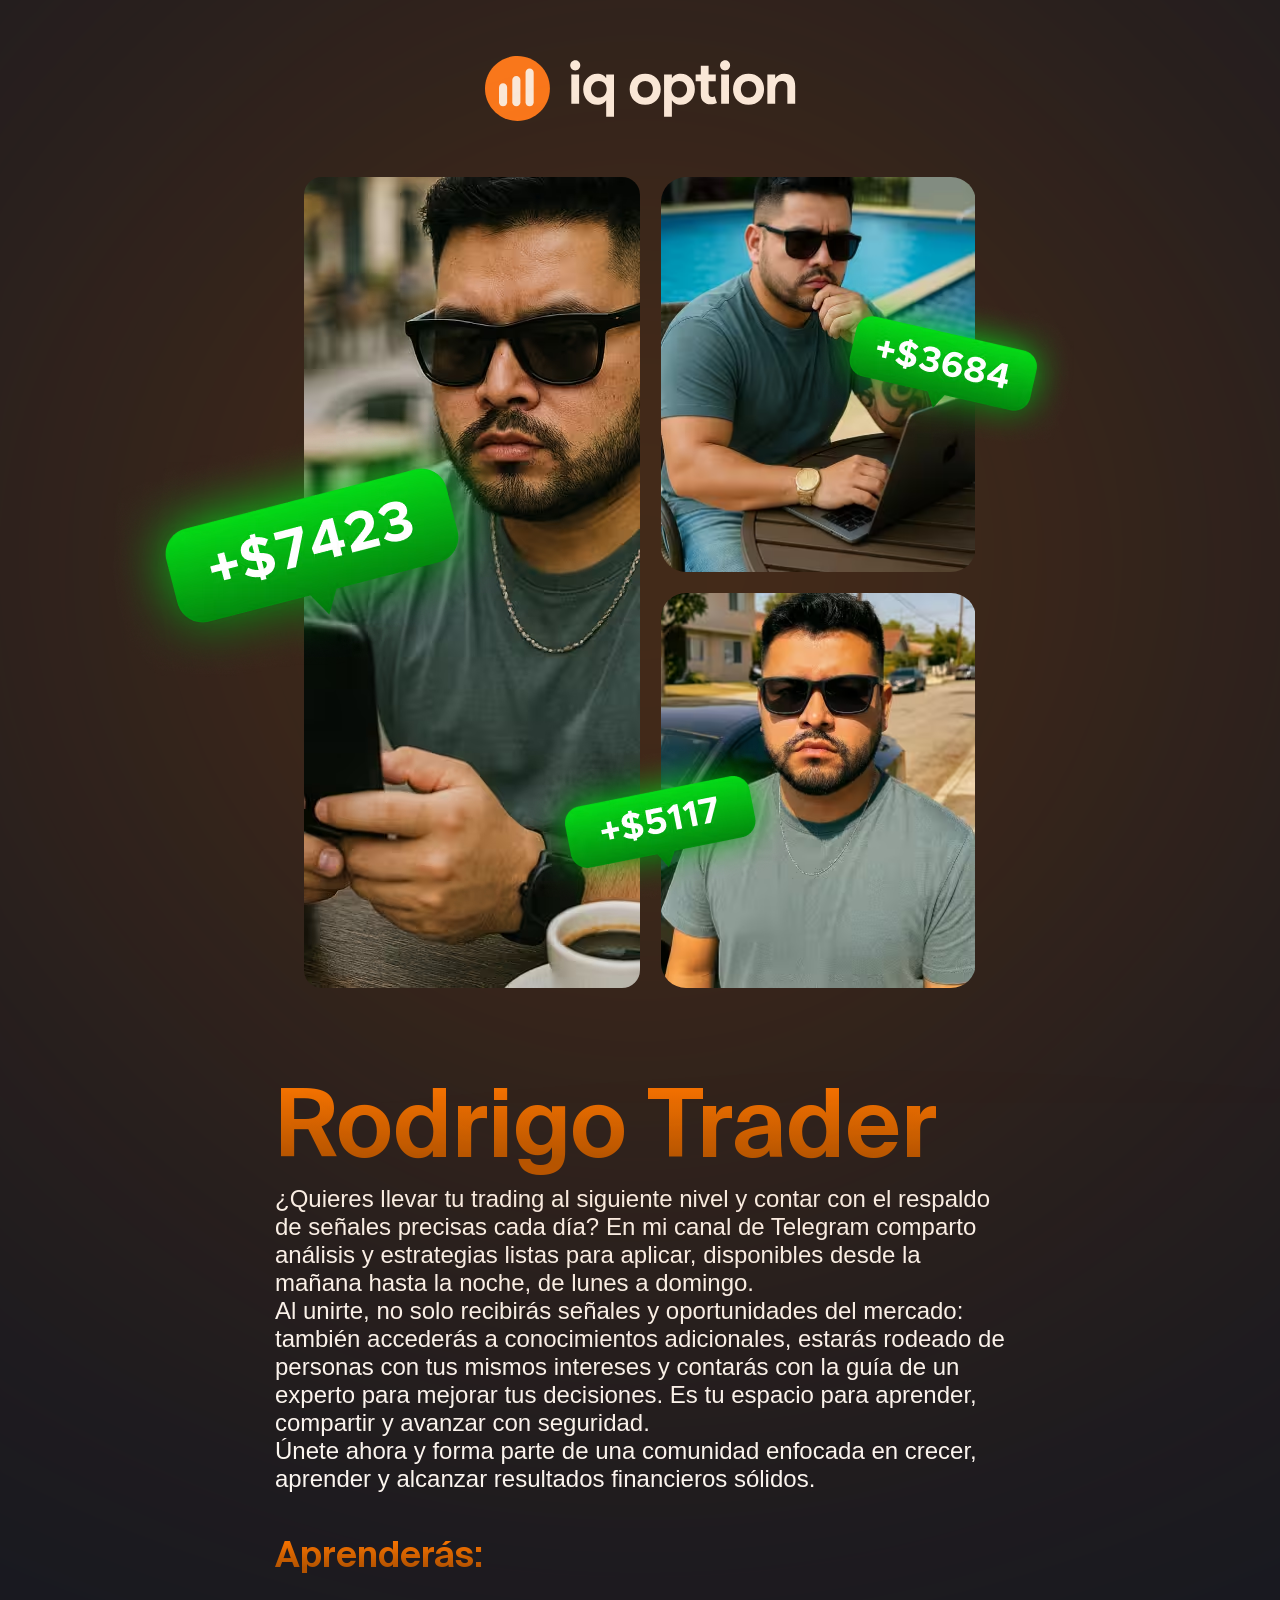
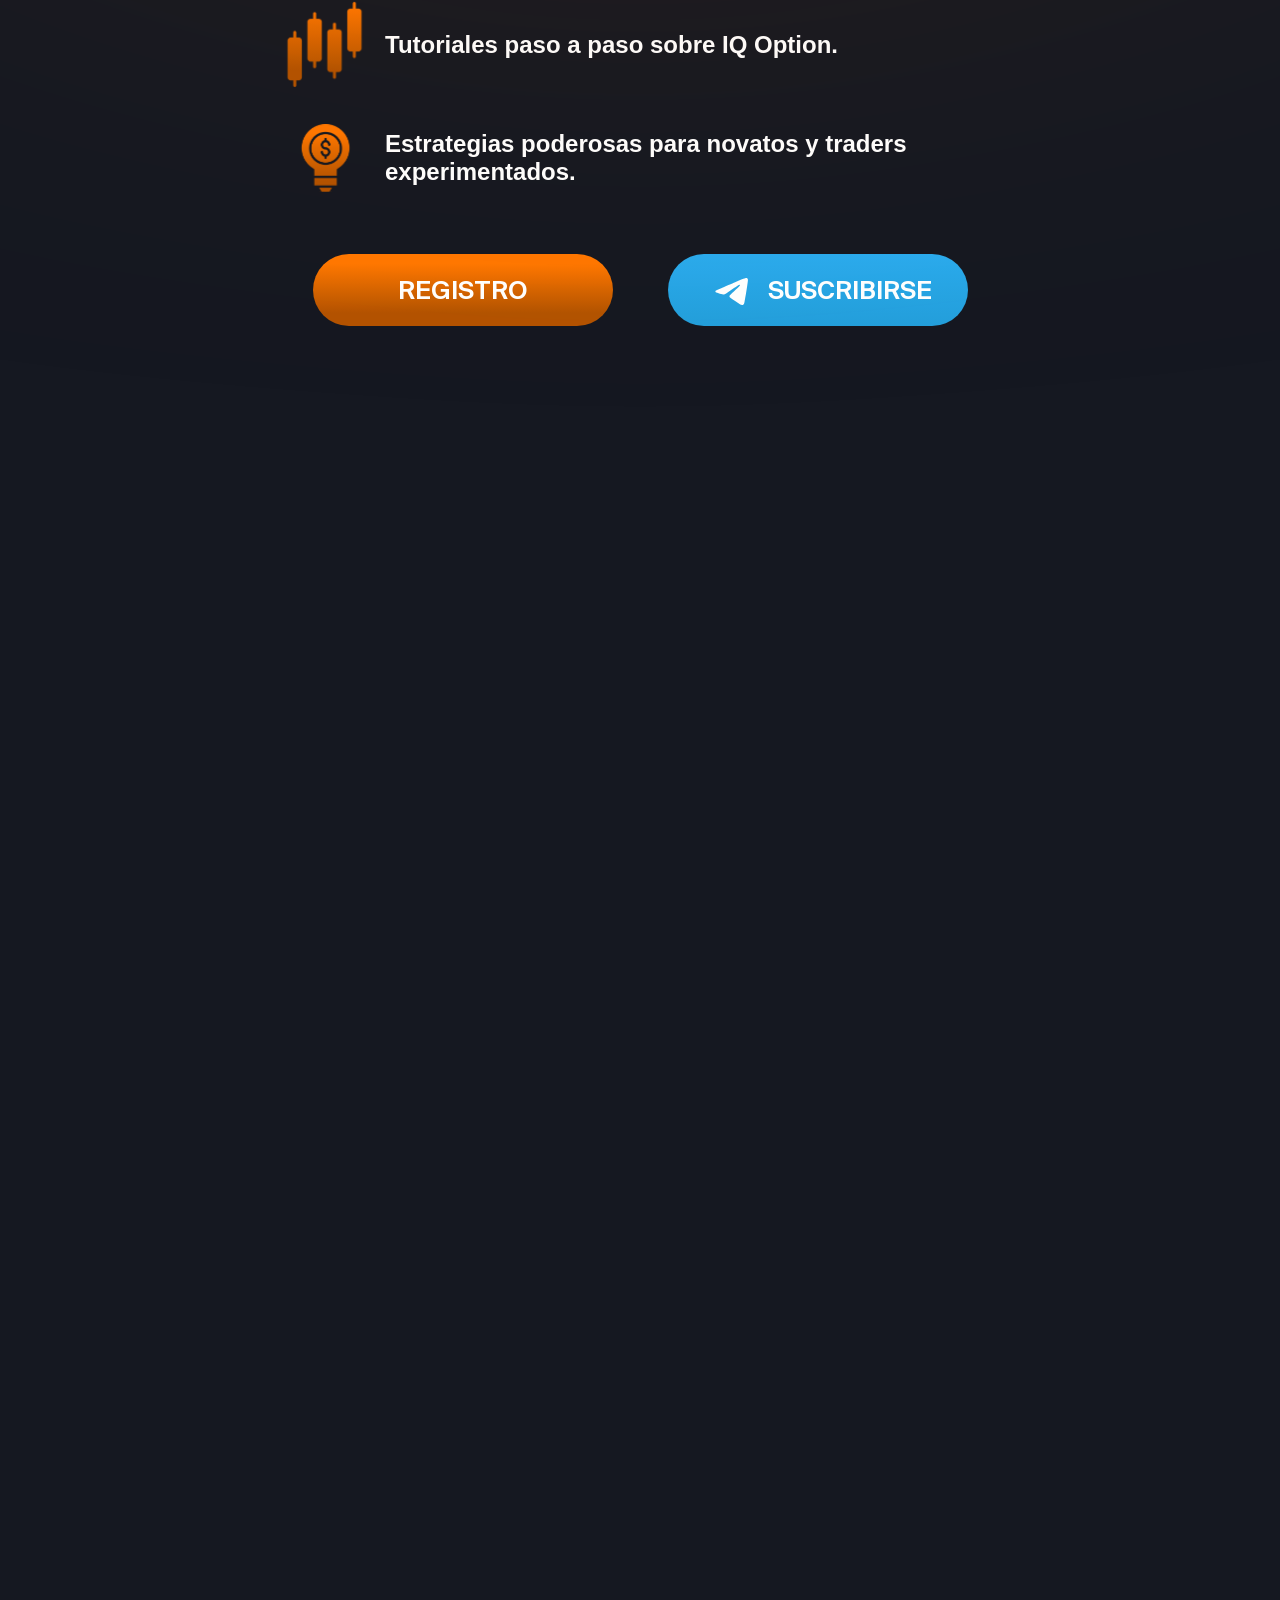
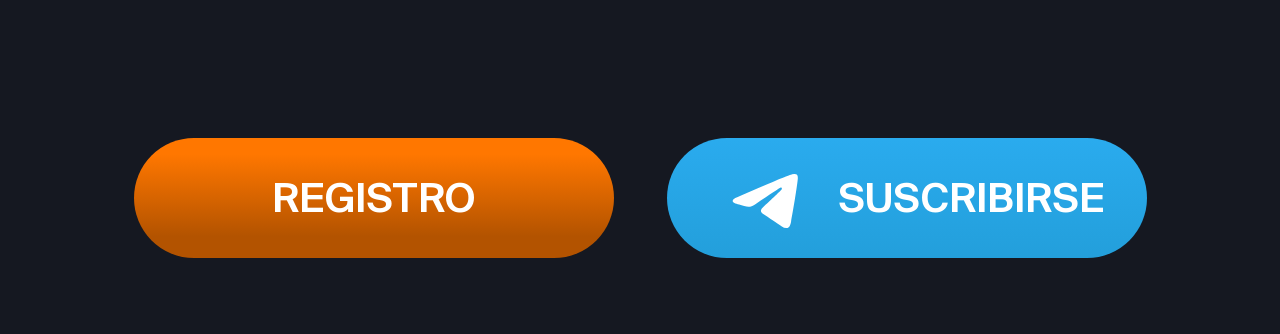
==== en.html @ baaf82f9 "deploy" ====
<!doctype html>
<html lang="en">
	<head>
		<meta charset="utf-8" />
		<link rel="icon" type="image/x-icon" href="./favicon.ico" />
		<meta name="viewport" content="width=device-width, initial-scale=1" />
		<!-- <meta property="og:site_name" content="rodrigoshare.com" /> -->
		<meta property="og:type" content="website" />
		<!-- <meta property="og:site_name" content="rodrigoshare.com" /> -->
		<!-- <meta property="og:url" content="https://rodrigoshare.com" /> -->

		
		<link href="./_app/immutable/assets/0.D-loMAzl.css" rel="stylesheet">
		<link href="./_app/immutable/assets/AllBlocks.2qimUr-7.css" rel="stylesheet">
		<link rel="modulepreload" href="./_app/immutable/entry/start.Ck3w9lj-.js">
		<link rel="modulepreload" href="./_app/immutable/chunks/B-z4R3Y-.js">
		<link rel="modulepreload" href="./_app/immutable/chunks/BgYHljDI.js">
		<link rel="modulepreload" href="./_app/immutable/chunks/D0JhSw1Q.js">
		<link rel="modulepreload" href="./_app/immutable/entry/app.-yv7Kxjv.js">
		<link rel="modulepreload" href="./_app/immutable/chunks/CAFJkPb8.js">
		<link rel="modulepreload" href="./_app/immutable/nodes/0.CTcOMzpP.js">
		<link rel="modulepreload" href="./_app/immutable/chunks/DVWYZsQB.js">
		<link rel="modulepreload" href="./_app/immutable/nodes/3.BS8DjlbL.js">
		<link rel="modulepreload" href="./_app/immutable/chunks/C_9QOruP.js"><title>How to Use Systems to Extract Profits from the Markets</title><!-- HEAD_svelte-1i4ddbb_START --><meta name="description" content="NO COST TRAINING FOR ASPIRING TRADERS - Why the Systematic Method is actually your best bet to make money on the markets!"><meta property="og:title" content="How to Use Systems to Extract Profits from the Markets"><meta property="og:description" content="NO COST TRAINING FOR ASPIRING TRADERS - Why the Systematic Method is actually your best bet to make money on the markets!"><meta name="twitter:card" content="summary_large_image"><meta name="twitter:title" content="How to Use Systems to Extract Profits from the Markets"><meta name="twitter:description" content="NO COST TRAINING FOR ASPIRING TRADERS - Why the Systematic Method is actually your best bet to make money on the markets!"><!-- HEAD_svelte-1i4ddbb_END -->

		<script>
			(function (w, d, s, l, i) {
				w[l] = w[l] || [];
				w[l].push({ 'gtm.start': new Date().getTime(), event: 'gtm.js' });
				var f = d.getElementsByTagName(s)[0],
					j = d.createElement(s),
					dl = l != 'dataLayer' ? '&l=' + l : '';
				j.async = true;
				j.src = 'https://www.googletagmanager.com/gtm.js?id=' + i + dl;
				f.parentNode.insertBefore(j, f);
			})(window, document, 'script', 'dataLayer', 'GTM-N65GBTQH');
		</script>
	</head>

	<body data-sveltekit-preload-data="hover">
		<noscript
			><iframe
				src="https://www.googletagmanager.com/ns.html?id=GTM-N65GBTQH"
				height="0"
				width="0"
				style="display: none; visibility: hidden"
			></iframe
		></noscript>
		<div style="display: contents">  <div class="app svelte-qf4ny3"> <header><svg viewBox="0 0 115 24" fill="none" xmlns="http://www.w3.org/2000/svg"><path fill-rule="evenodd" clip-rule="evenodd" d="M12 24C5.37258 24 0 18.6274 0 12C0 5.37258 5.37258 0 12 0C18.6274 0 24 5.37258 24 12C24 18.6274 18.6274 24 12 24Z" fill="#FE7A20"></path><path fill-rule="evenodd" clip-rule="evenodd" d="M10.0909 8.85419V17.0542C10.0909 17.8776 10.7625 18.5451 11.5909 18.5451C12.4193 18.5451 13.0909 17.8776 13.0909 17.0542V8.85419C13.0909 8.03078 12.4193 7.36328 11.5909 7.36328C10.7625 7.36328 10.0909 8.03078 10.0909 8.85419Z" fill="white"></path><path fill-rule="evenodd" clip-rule="evenodd" d="M5.18182 11.5948V17.0433C5.18182 17.8734 5.8534 18.5463 6.68182 18.5463C7.51025 18.5463 8.18182 17.8734 8.18182 17.0433V11.5948C8.18182 10.7647 7.51025 10.0918 6.68182 10.0918C5.8534 10.0918 5.18182 10.7647 5.18182 11.5948Z" fill="white"></path><path fill-rule="evenodd" clip-rule="evenodd" d="M15 6.1404V17.0421C15 17.8726 15.6716 18.5458 16.5 18.5458C17.3284 18.5458 18 17.8726 18 17.0421V6.1404C18 5.30994 17.3284 4.63672 16.5 4.63672C15.6716 4.63672 15 5.30994 15 6.1404Z" fill="white"></path><path fill-rule="evenodd" clip-rule="evenodd" d="M33.3538 5.29938C33.1037 5.29938 32.8646 5.25157 32.6366 5.15594C32.4085 5.0603 32.2099 4.92789 32.0407 4.75869C31.8715 4.5895 31.7391 4.39456 31.6434 4.17387C31.5478 3.95318 31.5 3.71042 31.5 3.44559C31.5 3.18076 31.5478 2.93801 31.6434 2.71731C31.7391 2.49662 31.8715 2.30168 32.0407 2.13249C32.2099 1.96329 32.4085 1.83088 32.6366 1.73525C32.8646 1.63961 33.1037 1.5918 33.3538 1.5918C33.8687 1.5918 34.3101 1.77203 34.6779 2.13249C35.0458 2.49295 35.2297 2.93064 35.2297 3.44559C35.2297 3.96054 35.0458 4.39823 34.6779 4.75869C34.3101 5.11916 33.8687 5.29938 33.3538 5.29938ZM31.9193 17.6801V6.86628H34.8103V17.6801H31.9193ZM44.8131 17.9228V16.378C44.5483 16.8341 44.1363 17.224 43.5772 17.5477C43.0182 17.8713 42.3267 18.0332 41.5028 18.0332C40.8113 18.0332 40.1529 17.8897 39.5276 17.6028C38.9023 17.3159 38.3506 16.9187 37.8724 16.4111C37.3942 15.9035 37.0154 15.2966 36.7359 14.5904C36.4563 13.8842 36.3166 13.1118 36.3166 12.2732C36.3166 11.4346 36.4563 10.6621 36.7359 9.95594C37.0154 9.24972 37.3942 8.64283 37.8724 8.13525C38.3506 7.62766 38.9023 7.23042 39.5276 6.94352C40.1529 6.65662 40.8113 6.51318 41.5028 6.51318C42.3267 6.51318 43.0182 6.67501 43.5772 6.99869C44.1363 7.32237 44.5483 7.71226 44.8131 8.16835V6.86628H47.7041V22.447H44.8131V17.9228ZM42.0986 15.3628C42.4812 15.3628 42.8453 15.2929 43.191 15.1532C43.5368 15.0134 43.8421 14.8111 44.1069 14.5463C44.3717 14.2815 44.5851 13.9578 44.7469 13.5752C44.9087 13.1927 44.9897 12.7587 44.9897 12.2732C44.9897 11.7877 44.9087 11.3536 44.7469 10.9711C44.5851 10.5886 44.3717 10.2649 44.1069 10.0001C43.8421 9.73524 43.5368 9.53295 43.191 9.39318C42.8453 9.25341 42.4812 9.18352 42.0986 9.18352C41.7161 9.18352 41.352 9.25708 41.0062 9.40421C40.6605 9.55134 40.3552 9.75731 40.0903 10.0221C39.8255 10.287 39.6122 10.6106 39.4503 10.9932C39.2885 11.3757 39.2076 11.8024 39.2076 12.2732C39.2076 12.744 39.2885 13.1706 39.4503 13.5532C39.6122 13.9357 39.8255 14.2594 40.0903 14.5242C40.3552 14.789 40.6605 14.995 41.0062 15.1421C41.352 15.2893 41.7161 15.3628 42.0986 15.3628ZM59.2352 6.51318C60.0738 6.51318 60.8425 6.65662 61.5414 6.94352C62.2402 7.23042 62.8434 7.62766 63.351 8.13525C63.8586 8.64283 64.2559 9.24972 64.5428 9.95594C64.8297 10.6621 64.9731 11.4346 64.9731 12.2732C64.9731 13.1118 64.8297 13.8842 64.5428 14.5904C64.2559 15.2966 63.8586 15.9035 63.351 16.4111C62.8434 16.9187 62.2402 17.3159 61.5414 17.6028C60.8425 17.8897 60.0738 18.0332 59.2352 18.0332C58.3965 18.0332 57.6278 17.8897 56.929 17.6028C56.2301 17.3159 55.6269 16.9187 55.1193 16.4111C54.6117 15.9035 54.2145 15.2966 53.9276 14.5904C53.6407 13.8842 53.4972 13.1118 53.4972 12.2732C53.4972 11.4346 53.6407 10.6621 53.9276 9.95594C54.2145 9.24972 54.6117 8.64283 55.1193 8.13525C55.6269 7.62766 56.2301 7.23042 56.929 6.94352C57.6278 6.65662 58.3965 6.51318 59.2352 6.51318ZM59.2352 15.3628C59.603 15.3628 59.9598 15.2929 60.3055 15.1532C60.6513 15.0134 60.9566 14.8111 61.2214 14.5463C61.4862 14.2815 61.6959 13.9578 61.8503 13.5752C62.0048 13.1927 62.0821 12.7587 62.0821 12.2732C62.0821 11.7877 62.0048 11.3536 61.8503 10.9711C61.6959 10.5886 61.4862 10.2649 61.2214 10.0001C60.9566 9.73524 60.6513 9.53295 60.3055 9.39318C59.9598 9.25341 59.603 9.18352 59.2352 9.18352C58.8526 9.18352 58.4922 9.25341 58.1538 9.39318C57.8154 9.53295 57.5138 9.73524 57.249 10.0001C56.9841 10.2649 56.7745 10.5886 56.62 10.9711C56.4655 11.3536 56.3883 11.7877 56.3883 12.2732C56.3883 12.7587 56.4655 13.1927 56.62 13.5752C56.7745 13.9578 56.9841 14.2815 57.249 14.5463C57.5138 14.8111 57.8154 15.0134 58.1538 15.1532C58.4922 15.2929 58.8526 15.3628 59.2352 15.3628ZM66.2145 6.86628H69.1055V8.16835C69.3703 7.71226 69.7823 7.32237 70.3414 6.99869C70.9005 6.67501 71.592 6.51318 72.4159 6.51318C73.1074 6.51318 73.7657 6.65662 74.391 6.94352C75.0163 7.23042 75.568 7.62766 76.0462 8.13525C76.5244 8.64283 76.9032 9.24972 77.1828 9.95594C77.4623 10.6621 77.6021 11.4346 77.6021 12.2732C77.6021 13.1118 77.4623 13.8842 77.1828 14.5904C76.9032 15.2966 76.5244 15.9035 76.0462 16.4111C75.568 16.9187 75.0163 17.3159 74.391 17.6028C73.7657 17.8897 73.1074 18.0332 72.4159 18.0332C71.592 18.0332 70.9005 17.8713 70.3414 17.5477C69.7823 17.224 69.3703 16.8341 69.1055 16.378V17.9228V22.447H66.2145V6.86628ZM71.82 15.3628C72.2025 15.3628 72.5667 15.2893 72.9124 15.1421C73.2582 14.995 73.5634 14.789 73.8283 14.5242C74.0931 14.2594 74.3064 13.9357 74.4683 13.5532C74.6301 13.1706 74.711 12.744 74.711 12.2732C74.711 11.8024 74.6301 11.3757 74.4683 10.9932C74.3064 10.6106 74.0931 10.287 73.8283 10.0221C73.5634 9.75731 73.2582 9.55134 72.9124 9.40421C72.5667 9.25708 72.2025 9.18352 71.82 9.18352C71.4375 9.18352 71.0733 9.25341 70.7276 9.39318C70.3818 9.53295 70.0766 9.73524 69.8117 10.0001C69.5469 10.2649 69.3336 10.5886 69.1717 10.9711C69.0099 11.3536 68.929 11.7877 68.929 12.2732C68.929 12.7587 69.0099 13.1927 69.1717 13.5752C69.3336 13.9578 69.5469 14.2815 69.8117 14.5463C70.0766 14.8111 70.3818 15.0134 70.7276 15.1532C71.0733 15.2929 71.4375 15.3628 71.82 15.3628ZM79.7924 9.338H77.8945V6.86628H79.7924V3.55594H82.6834V6.86628H85.3317V9.338H82.6834V13.5311C82.6834 13.7812 82.7092 14.0129 82.7607 14.2263C82.8122 14.4396 82.9115 14.6198 83.0586 14.767C83.2646 15.0024 83.5588 15.1201 83.9414 15.1201C84.1915 15.1201 84.3901 15.0943 84.5372 15.0428C84.6844 14.9913 84.8241 14.9215 84.9566 14.8332L85.7731 17.3711C85.4347 17.5329 85.0706 17.6543 84.6807 17.7352C84.2908 17.8162 83.8605 17.8566 83.3897 17.8566C82.8453 17.8566 82.3561 17.772 81.9221 17.6028C81.488 17.4336 81.1239 17.2019 80.8297 16.9077C80.1382 16.2456 79.7924 15.304 79.7924 14.0828V9.338ZM88.7579 5.29938C88.5078 5.29938 88.2687 5.25157 88.0407 5.15594C87.8126 5.0603 87.614 4.92789 87.4448 4.75869C87.2756 4.5895 87.1432 4.39456 87.0476 4.17387C86.952 3.95318 86.9041 3.71042 86.9041 3.44559C86.9041 3.18076 86.952 2.93801 87.0476 2.71731C87.1432 2.49662 87.2756 2.30168 87.4448 2.13249C87.614 1.96329 87.8126 1.83088 88.0407 1.73525C88.2687 1.63961 88.5078 1.5918 88.7579 1.5918C89.2729 1.5918 89.7142 1.77203 90.0821 2.13249C90.4499 2.49295 90.6338 2.93064 90.6338 3.44559C90.6338 3.96054 90.4499 4.39823 90.0821 4.75869C89.7142 5.11916 89.2729 5.29938 88.7579 5.29938ZM87.3234 17.6801V6.86628H90.2145V17.6801H87.3234ZM97.4586 6.51318C98.2972 6.51318 99.066 6.65662 99.7648 6.94352C100.464 7.23042 101.067 7.62766 101.574 8.13525C102.082 8.64283 102.479 9.24972 102.766 9.95594C103.053 10.6621 103.197 11.4346 103.197 12.2732C103.197 13.1118 103.053 13.8842 102.766 14.5904C102.479 15.2966 102.082 15.9035 101.574 16.4111C101.067 16.9187 100.464 17.3159 99.7648 17.6028C99.066 17.8897 98.2972 18.0332 97.4586 18.0332C96.62 18.0332 95.8513 17.8897 95.1524 17.6028C94.4536 17.3159 93.8503 16.9187 93.3428 16.4111C92.8352 15.9035 92.4379 15.2966 92.151 14.5904C91.8641 13.8842 91.7207 13.1118 91.7207 12.2732C91.7207 11.4346 91.8641 10.6621 92.151 9.95594C92.4379 9.24972 92.8352 8.64283 93.3428 8.13525C93.8503 7.62766 94.4536 7.23042 95.1524 6.94352C95.8513 6.65662 96.62 6.51318 97.4586 6.51318ZM97.4586 15.3628C97.8264 15.3628 98.1832 15.2929 98.529 15.1532C98.8747 15.0134 99.18 14.8111 99.4448 14.5463C99.7097 14.2815 99.9193 13.9578 100.074 13.5752C100.228 13.1927 100.306 12.7587 100.306 12.2732C100.306 11.7877 100.228 11.3536 100.074 10.9711C99.9193 10.5886 99.7097 10.2649 99.4448 10.0001C99.18 9.73524 98.8747 9.53295 98.529 9.39318C98.1832 9.25341 97.8264 9.18352 97.4586 9.18352C97.0761 9.18352 96.7156 9.25341 96.3772 9.39318C96.0388 9.53295 95.7372 9.73524 95.4724 10.0001C95.2076 10.2649 94.9979 10.5886 94.8434 10.9711C94.689 11.3536 94.6117 11.7877 94.6117 12.2732C94.6117 12.7587 94.689 13.1927 94.8434 13.5752C94.9979 13.9578 95.2076 14.2815 95.4724 14.5463C95.7372 14.8111 96.0388 15.0134 96.3772 15.1532C96.7156 15.2929 97.0761 15.3628 97.4586 15.3628ZM107.307 8.27869C107.645 7.73432 108.101 7.30398 108.675 6.98766C109.249 6.67134 109.904 6.51318 110.639 6.51318C111.316 6.51318 111.912 6.62352 112.427 6.84421C112.942 7.0649 113.365 7.37754 113.696 7.78214C114.027 8.18674 114.277 8.67226 114.446 9.23869C114.615 9.80513 114.7 10.4341 114.7 11.1256V17.6801H111.809V11.4787C111.809 10.6989 111.636 10.1215 111.29 9.74628C110.945 9.37111 110.441 9.18352 109.779 9.18352C109.381 9.18352 109.032 9.26812 108.73 9.43731C108.429 9.60651 108.171 9.83455 107.958 10.1215C107.745 10.4083 107.583 10.7467 107.472 11.1366C107.362 11.5265 107.307 11.9421 107.307 12.3835V17.6801H104.416V6.86628H107.307V8.27869Z" fill="white"></path></svg></header> <section><div class="content"><div class="content-photos"><div class="flare"></div> <div class="content-photos-left"><picture class="photo1"><source srcset="./images/photo1.avif" type="image/avif"> <source srcset="./images/photo1.webp" type="image/webp"> <img src="./images/photo1.jpg" alt="Presenter"></picture></div> <div class="content-photos-right"><div class="photo-wrap"><picture class="photo2"><source srcset="./images/photo2.avif" type="image/avif"> <source srcset="./images/photo2.webp" type="image/webp"> <img src="./images/photo2.jpg" alt="Presenter"></picture> </div><div class="photo-wrap"><picture class="photo3"><source srcset="./images/photo3.avif" type="image/avif"> <source srcset="./images/photo3.webp" type="image/webp"> <img src="./images/photo3.jpg" alt="Presenter"></picture> </div></div> <div class="label label-1"><picture class="label1"><source srcset="./images/label1.avif" type="image/avif"> <source srcset="./images/label1.webp" type="image/webp"> <img src="./images/label1.png" alt="Presenter"></picture> </div><div class="label label-2"><picture class="label2"><source srcset="./images/label2.avif" type="image/avif"> <source srcset="./images/label2.webp" type="image/webp"> <img src="./images/label2.png" alt="Presenter"></picture> </div><div class="label label-3"><picture class="label3"><source srcset="./images/label3.avif" type="image/avif"> <source srcset="./images/label3.webp" type="image/webp"> <img src="./images/label3.png" alt="Presenter"></picture> </div></div> <div class="content-text"><h1 class="heading" data-svelte-h="svelte-j885v">Rodrigo Trader</h1> <p data-svelte-h="svelte-19tyecs">¿Quieres llevar tu trading al siguiente nivel y contar con el respaldo de señales precisas
				cada día? En mi canal de Telegram comparto análisis y estrategias listas para aplicar,
				disponibles desde la mañana hasta la noche, de lunes a domingo.<br>Al unirte, no solo
				recibirás señales y oportunidades del mercado: también accederás a conocimientos
				adicionales, estarás rodeado de personas con tus mismos intereses y contarás con la guía de
				un experto para mejorar tus decisiones. Es tu espacio para aprender, compartir y avanzar con
				seguridad.<br>Únete ahora y forma parte de una comunidad enfocada en crecer, aprender y
				alcanzar resultados financieros sólidos.</p> <h2 class="heading" style="margin: 40px 0 20px;" data-svelte-h="svelte-1pvtcsz">Aprenderás:</h2> <div class="list" data-svelte-h="svelte-6azafu"><div class="with-icon"><div class="icon"><img src="./images/icon1.svg" alt=""></div>
					Tutoriales paso a paso sobre IQ Option.</div> <div class="with-icon"><div class="icon"><img src="./images/icon2.svg" alt=""></div>
					Estrategias poderosas para novatos y traders experimentados.</div></div> <div class="cta-block cta-block-1"><a href="https://iqoption.com/en/register" class="button button-small button-primary">Registro</a> <a href="https://t.me/rodrigosalario" class="button button-small button-secondary"><svg xmlns="http://www.w3.org/2000/svg" shape-rendering="geometricPrecision" text-rendering="geometricPrecision" image-rendering="optimizeQuality" fill-rule="evenodd" clip-rule="evenodd" viewBox="0 0 512 512" width="60px" height="60px"><path fill="white" d="M115.88 253.3c74.63-32.52 124.39-53.95 149.29-64.31 71.1-29.57 85.87-34.71 95.5-34.88 2.12-.03 6.85.49 9.92 2.98 2.59 2.1 3.3 4.94 3.64 6.93.34 2 .77 6.53.43 10.08-3.85 40.48-20.52 138.71-29 184.05-3.59 19.19-10.66 25.62-17.5 26.25-14.86 1.37-26.15-9.83-40.55-19.27-22.53-14.76-35.26-23.96-57.13-38.37-25.28-16.66-8.89-25.81 5.51-40.77 3.77-3.92 69.27-63.5 70.54-68.9.16-.68.31-3.2-1.19-4.53s-3.71-.87-5.3-.51c-2.26.51-38.25 24.3-107.98 71.37-10.22 7.02-19.48 10.43-27.77 10.26-9.14-.2-26.72-5.17-39.79-9.42-16.03-5.21-28.77-7.97-27.66-16.82.57-4.61 6.92-9.32 19.04-14.14z"></path></svg><span data-svelte-h="svelte-wvm51q">Suscribirse</span></a></div></div></div></section> <div class="counter-wrap"><div class="flare"></div> <div class="counter-title heading" data-svelte-h="svelte-11qb064">Cuánto podrías ganar como miembro</div> <div class="counter"><div class="range-group"><label for="investment" class="heading" data-svelte-h="svelte-5pc1ui">Cantidad de inversión</label> <div class="input-number-wrap"><div class="input-prefix" data-svelte-h="svelte-3i6h3a">$</div> <input type="text" min="0" max="1000" inputmode="numeric" pattern="[0-9]*" class="number-input" value="100"></div> <div class="input-wrap" id="investment-wrap"><input id="investment" type="range" min="0" max="1000" step="1" value="100"></div> <div class="counter-limits"><span data-svelte-h="svelte-f966uu">$0</span> <span>$1000</span></div></div> <div class="range-group"><label for="operations" class="heading" data-svelte-h="svelte-1sntb3">Número de operaciones</label> <input type="text" min="0" max="100" inputmode="numeric" pattern="[0-9]*" class="number-input" value="10"> <div class="input-wrap" id="operations-wrap"><input id="operations" type="range" min="0" max="100" step="1" value="10"></div> <div class="counter-limits"><span data-svelte-h="svelte-spsr2y">0</span> <span>100</span></div></div> <div class="output"><div class="output-amount">$450</div> <div class="output-text" data-svelte-h="svelte-sb28sd">Beneficio potencial</div></div></div> <div class="counter-footer" data-svelte-h="svelte-1dbhnzt">*Ejemplo de beneficio potencial</div></div> <footer><div class="footer-title heading" data-svelte-h="svelte-10yavx7">Rodrigo Trader</div> <picture class="footer/rodrigo-footer"><source media="(max-width: 1079px)" srcset="./images/footer/rodrigo-footer-mob.avif" type="image/avif"> <source media="(max-width: 1079px)" srcset="./images/footer/rodrigo-footer-mob.webp" type="image/webp"> <source media="(max-width: 1079px)" srcset="./images/footer/rodrigo-footer-mob.png"> <source srcset="./images/footer/rodrigo-footer.avif" type="image/avif"> <source srcset="./images/footer/rodrigo-footer.webp" type="image/webp"> <img src="./images/footer/rodrigo-footer.png" alt="Presenter"></picture> <div class="cta-block cta-block-2"><a href="https://iqoption.com/en/register" class="button button-primary button-large">Registro</a> <a href="https://t.me/rodrigosalario" class="button button-secondary button-large"><svg xmlns="http://www.w3.org/2000/svg" shape-rendering="geometricPrecision" text-rendering="geometricPrecision" image-rendering="optimizeQuality" fill-rule="evenodd" clip-rule="evenodd" viewBox="0 0 512 512" width="60px" height="60px"><path fill="white" d="M115.88 253.3c74.63-32.52 124.39-53.95 149.29-64.31 71.1-29.57 85.87-34.71 95.5-34.88 2.12-.03 6.85.49 9.92 2.98 2.59 2.1 3.3 4.94 3.64 6.93.34 2 .77 6.53.43 10.08-3.85 40.48-20.52 138.71-29 184.05-3.59 19.19-10.66 25.62-17.5 26.25-14.86 1.37-26.15-9.83-40.55-19.27-22.53-14.76-35.26-23.96-57.13-38.37-25.28-16.66-8.89-25.81 5.51-40.77 3.77-3.92 69.27-63.5 70.54-68.9.16-.68.31-3.2-1.19-4.53s-3.71-.87-5.3-.51c-2.26.51-38.25 24.3-107.98 71.37-10.22 7.02-19.48 10.43-27.77 10.26-9.14-.2-26.72-5.17-39.79-9.42-16.03-5.21-28.77-7.97-27.66-16.82.57-4.61 6.92-9.32 19.04-14.14z"></path></svg><span data-svelte-h="svelte-wvm51q">Suscribirse</span></a></div></footer> </div> 
			
			<script>
				{
					__sveltekit_2mur9b = {
						base: new URL(".", location).pathname.slice(0, -1)
					};

					const element = document.currentScript.parentElement;

					Promise.all([
						import("./_app/immutable/entry/start.Ck3w9lj-.js"),
						import("./_app/immutable/entry/app.-yv7Kxjv.js")
					]).then(([kit, app]) => {
						kit.start(app, element, {
							node_ids: [0, 3],
							data: [null,null],
							form: null,
							error: null
						});
					});
				}
			</script>
		</div>
	</body>
</html>
---- _app/immutable/assets/0.D-loMAzl.css ----
:root{--primary: #007bd7;--primary-hover: #006ec2;--secondary: #2f2646;--main-font: "Inter", Arial, sans-serif;--secondary-font: "Suisse Intl", "Inter", Arial, sans-serif;--font-color-1: #ffffff;--IQ-Gradient: linear-gradient(180deg, #f70 13.51%, #b35300 81.98%)}*{margin:0;padding:0;box-sizing:border-box}html,body{overscroll-behavior:none}body{min-width:320px;font-family:var(--main-font);color:var(--font-color-1);background-color:#151821;-webkit-font-smoothing:antialiased;height:100%;min-height:100vh;font-size:24px;font-style:normal;font-weight:500;line-height:normal}ul{list-style-type:none}a{text-decoration:none;color:inherit}section{margin:0 auto;width:100%;max-width:1920px;padding:0 24px}@media screen and (min-width: 1080px){section{padding:0 60px}}@media screen and (min-width: 1300px){section{padding:0 120px}}.heading{font-family:var(--secondary-font);font-weight:700;background:var(--IQ-Gradient);background-clip:text;-webkit-background-clip:text;-webkit-text-fill-color:transparent}h1{font-size:94px;margin-bottom:8px}@media screen and (min-width: 1300px){h1{margin-top:-20px}}.cta-block{display:flex;align-items:center;justify-content:center;flex-wrap:wrap}.cta-block-1{gap:55px;margin-top:62px}.with-icon{font-weight:600;display:flex;align-items:center;justify-content:flex-start;gap:10px}.icon{width:100px;min-width:100px;display:flex;align-items:center;justify-content:center}.list{gap:30px;display:flex;flex-direction:column}.content{display:flex;flex-direction:column;gap:80px;width:100%;margin-bottom:200px}@media screen and (min-width: 1300px){.content{flex-direction:row}}.content-text{max-width:730px;margin:0 auto}.content-photos{display:flex;align-items:stretch;width:70%;position:relative;margin:0 auto;max-width:672px}.content-photos .flare{left:50%;top:50%;transform:translate(-50%,-50%)}@media screen and (min-width: 1300px){.content-photos{width:672px;min-width:672px;height:811px}}.content-photos-right{display:flex;flex-direction:column;gap:21px;padding-left:21px}.content-photos-left,.content-photos-right{width:50%;position:relative}.content-photos img{width:100%;max-width:100%;display:block}.content-photos .photo1 img{border-radius:18px;overflow:hidden}.photo-wrap{height:100%;width:100%;position:relative;border-radius:25px;width:100%!important;overflow:hidden}.photo-wrap img{position:absolute;left:0;top:0;height:100%;width:auto}.flare{position:absolute;width:760px;height:760px;border-radius:760px;background:var(--IQ-Gradient);filter:blur(422px);z-index:0}.button{display:flex;align-items:center;justify-content:center;color:#fff;text-align:center;cursor:pointer;font-family:var(--secondary-font);font-weight:700;text-transform:uppercase;line-height:1}.button-small{min-width:300px;border-radius:92px;height:72px;gap:4px;font-size:25px;padding:0 32px}.button-large{max-width:90%;width:300px;border-radius:92px;height:72px;gap:4px;font-size:25px;padding:0 32px}@media screen and (min-width: 700px){.button-large{width:480px;font-size:40px;font-weight:700;padding:0 58px;height:120px;border-radius:120px;gap:8px}.button-large svg{min-width:120px!important;width:120px!important;height:120px!important}}.button-primary{background:var(--IQ-Gradient)}.button-secondary{background:linear-gradient(180deg,#2aabee,#239fdb)}@font-face{font-family:Suisse Intl;font-weight:400;src:url(../../../fonts/suisse-intl/suisse-intl-regular.woff2) format("woff2"),url(../../../fonts/suisse-intl/suisse-intl-regular.woff) format("woff");font-style:normal;font-display:swap}@font-face{font-family:Suisse Intl;font-weight:600;src:url(../../../fonts/suisse-intl/suisse-intl-semibold.woff2) format("woff2"),url(../../../fonts/suisse-intl/suisse-intl-semibold.woff) format("woff");font-style:normal;font-display:swap}@font-face{font-family:Suisse Intl;font-weight:700;src:url(../../../fonts/suisse-intl/suisse-intl-semibold.woff2) format("woff2"),url(../../../fonts/suisse-intl/suisse-intl-semibold.woff) format("woff");font-style:normal;font-display:swap}.app.svelte-qf4ny3{display:flex;flex-direction:column;min-height:100vh;overflow:hidden}
---- _app/immutable/assets/AllBlocks.2qimUr-7.css ----
.counter{width:480px;margin:0 auto;max-width:90%;border-radius:22.872px;background:#fff;box-shadow:0 3.812px 16.391px 16.01px #00142340;padding:48px 32px;--thumb-size: 20px}@media screen and (min-width: 550px){.counter{padding:57px 64px}}@media screen and (min-width: 1080px){.counter{display:flex;width:90%;max-width:1440px;padding:45px;gap:32px;align-items:center;justify-content:space-between}}.counter-limits{display:flex;align-items:center;justify-content:space-between;color:#8d8d8d;font-size:12px;font-weight:500}.counter label{margin-bottom:18px;display:block;font-size:22px}@media screen and (min-width: 1080px){.counter label{font-size:28px}}.counter input[type=range]{width:100%;position:relative;display:block;z-index:0;background:transparent;-webkit-appearance:none;-moz-appearance:none;appearance:none;height:20px}.counter input[type=range]::-webkit-slider-thumb{-webkit-appearance:none;-moz-appearance:none;appearance:none;width:var(--thumb-size);height:var(--thumb-size);background:#fff;box-shadow:0 0 0 3px #b35300;border-radius:var(--thumb-size);cursor:pointer;position:relative;z-index:2}.counter input[type=range]::-moz-range-thumb{-webkit-appearance:none;-moz-appearance:none;appearance:none;width:var(--thumb-size);height:var(--thumb-size);background:#fff;box-shadow:0 0 0 3px #b35300;border-radius:var(--thumb-size);cursor:pointer;position:relative;z-index:2}.counter .input-wrap{position:relative;background-color:#f3f3f3;border-radius:20px;--progress: 10%;margin-bottom:5px}.counter .input-wrap:before{content:"";position:absolute;left:0;top:50%;transform:translateY(-50%);height:100%;width:var(--progress);background:linear-gradient(270deg,#f70 .45%,#b35300 99.67%);height:20px;border-radius:20px 0 0 20px}.output{border-radius:16px;background:linear-gradient(180deg,#f70,#b35300 99.95%);padding:50px 24px;text-align:center;color:#fff;width:100%;max-width:320px;margin:50px auto 0}@media screen and (min-width: 1080px){.output{margin:0}}.output-amount{font-size:56px;font-weight:700}.output-text{font-size:28px;font-weight:500}.number-input{border-radius:7px;border:2px solid #f70;width:100%;color:#151821;font-size:22px;font-weight:450;padding:10px 8px;margin-bottom:15px}@media screen and (min-width: 1080px){.range-group,.output{width:calc(33% - 21px);max-width:100%}}.range-group:first-child{margin-bottom:15px}@media screen and (min-width: 1080px){.range-group:first-child{margin-bottom:0}}.range-group:first-child .number-input{padding-left:27px}.input-prefix{position:absolute;color:#8d8d8d;font-size:22px;font-weight:450;left:8px;top:11px}.input-number-wrap{position:relative}.counter-title{text-align:center;max-width:90%;margin:0 auto 32px;font-size:36px}@media screen and (min-width: 1080px){.counter-title{font-size:54px}}.counter-footer{color:#8d8d8d;text-align:center;max-width:90%;font-size:20px;font-weight:400;margin:32px auto 0}@media screen and (min-width: 1080px){.counter-footer{font-size:30px}}.counter-wrap{position:relative}.counter-wrap .flare{bottom:-300px;right:0}.counter-footer,.counter,.counter-title{position:relative}footer{position:relative;margin-top:140px}footer .cta-block-2{position:absolute;flex-direction:column;width:100%;top:106vw;gap:12px}@media screen and (min-width: 480px){footer .cta-block-2{gap:24px}}@media screen and (min-width: 700px){footer .cta-block-2{gap:53px}}@media screen and (min-width: 1080px){footer .cta-block-2{top:auto;bottom:6vw;flex-direction:row}}footer img{width:100%;margin-top:-61vw;display:block;max-width:1700px}@media screen and (min-width: 1080px){footer img{margin:0 auto;margin-top:-29vw}}@media screen and (min-width: 1600px){footer img{margin-top:-480px}}.footer-title{font-size:12vw;text-align:center;width:100%;max-width:90%;margin:0 auto;white-space:nowrap}@media screen and (min-width: 1600px){.footer-title{font-size:200px}}.label{position:absolute;animation:moveUpDownInfinite 5s ease-in-out infinite forwards}.label-1{left:-17vw;top:24vw}.label-1 img{width:37dvw;max-width:416px}.label-2{right:-10vw;top:10vw;animation-delay:.5s}.label-2 img{width:27dvw;max-width:266px}.label-3{right:18vw;bottom:8vw;animation-delay:1s}.label-3 img{width:27dvw;max-width:271px}@media screen and (min-width: 1000px){.label-1{left:-200px;top:230px}.label-2{right:-100px;top:100px}.label-3{right:180px;bottom:80px}}@keyframes moveUpDownInfinite{0%{transform:translateY(0)}50%{transform:translateY(-10px)}to{transform:translateY(0)}}header{padding:40px 0}header svg{width:180px;height:38px;display:block;margin:0 auto}@media screen and (min-width: 600px){header{padding:56px 0}header svg{width:311px;height:65px}}
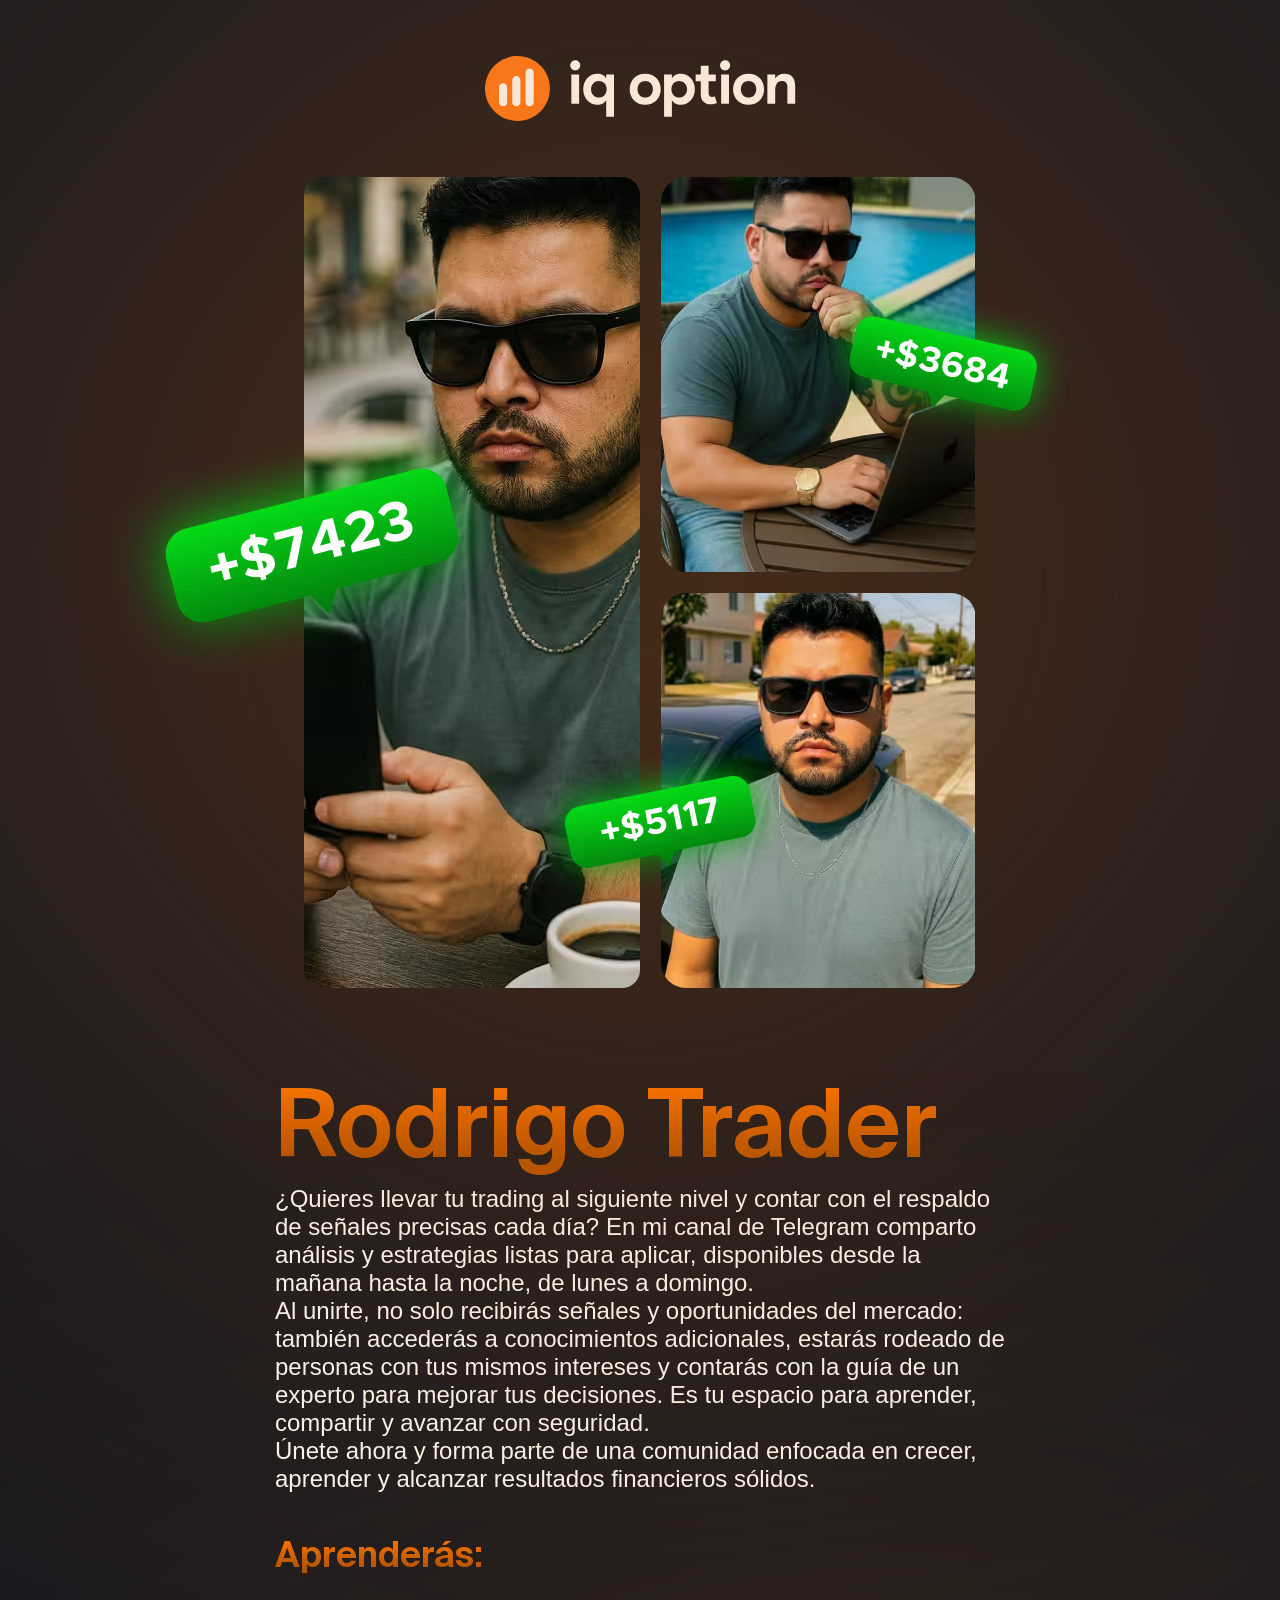
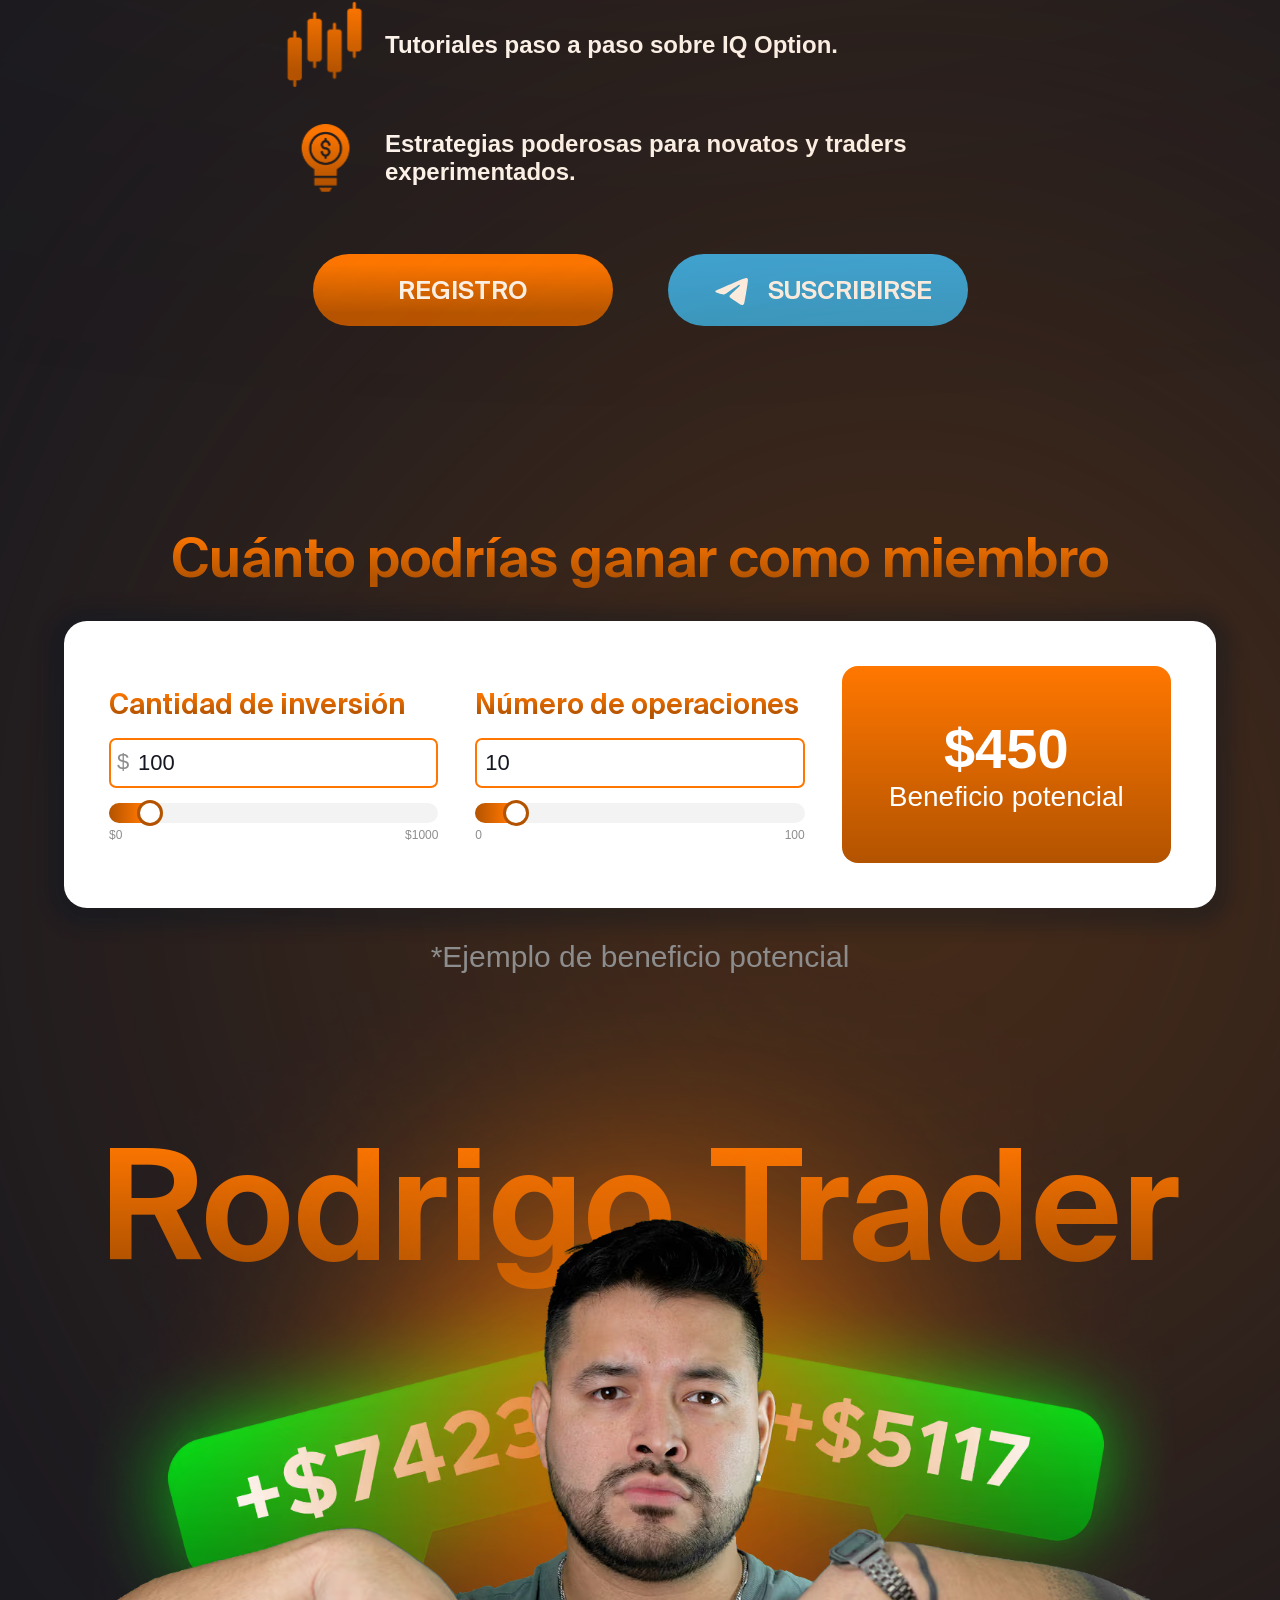
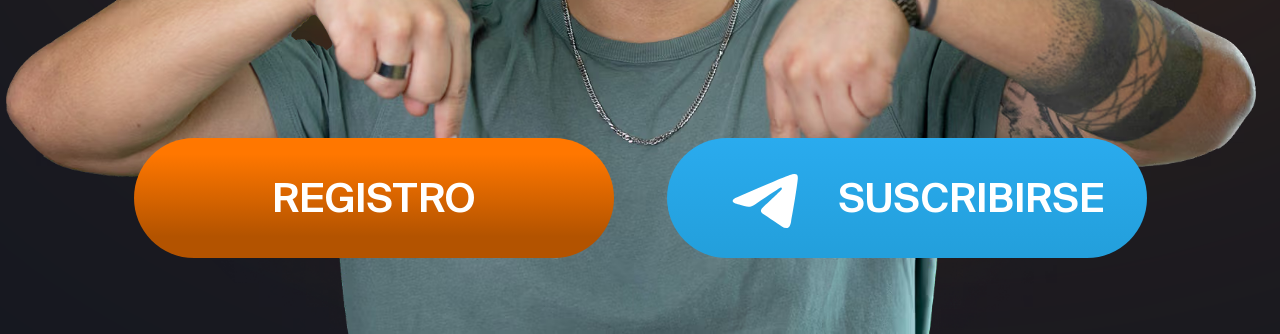
==== commit a8142b45: "deploy" ====
--- a/en.html
+++ b/en.html
@@ -12,16 +12,16 @@
 		
 		<link href="./_app/immutable/assets/0.D-loMAzl.css" rel="stylesheet">
 		<link href="./_app/immutable/assets/AllBlocks.2qimUr-7.css" rel="stylesheet">
-		<link rel="modulepreload" href="./_app/immutable/entry/start.Ck3w9lj-.js">
+		<link rel="modulepreload" href="./_app/immutable/entry/start.GO6554mW.js">
 		<link rel="modulepreload" href="./_app/immutable/chunks/B-z4R3Y-.js">
 		<link rel="modulepreload" href="./_app/immutable/chunks/BgYHljDI.js">
-		<link rel="modulepreload" href="./_app/immutable/chunks/D0JhSw1Q.js">
-		<link rel="modulepreload" href="./_app/immutable/entry/app.-yv7Kxjv.js">
+		<link rel="modulepreload" href="./_app/immutable/chunks/DlZeb3EB.js">
+		<link rel="modulepreload" href="./_app/immutable/entry/app.CPA0zfmq.js">
 		<link rel="modulepreload" href="./_app/immutable/chunks/CAFJkPb8.js">
 		<link rel="modulepreload" href="./_app/immutable/nodes/0.CTcOMzpP.js">
 		<link rel="modulepreload" href="./_app/immutable/chunks/DVWYZsQB.js">
-		<link rel="modulepreload" href="./_app/immutable/nodes/3.BS8DjlbL.js">
-		<link rel="modulepreload" href="./_app/immutable/chunks/C_9QOruP.js"><title>How to Use Systems to Extract Profits from the Markets</title><!-- HEAD_svelte-1i4ddbb_START --><meta name="description" content="NO COST TRAINING FOR ASPIRING TRADERS - Why the Systematic Method is actually your best bet to make money on the markets!"><meta property="og:title" content="How to Use Systems to Extract Profits from the Markets"><meta property="og:description" content="NO COST TRAINING FOR ASPIRING TRADERS - Why the Systematic Method is actually your best bet to make money on the markets!"><meta name="twitter:card" content="summary_large_image"><meta name="twitter:title" content="How to Use Systems to Extract Profits from the Markets"><meta name="twitter:description" content="NO COST TRAINING FOR ASPIRING TRADERS - Why the Systematic Method is actually your best bet to make money on the markets!"><!-- HEAD_svelte-1i4ddbb_END -->
+		<link rel="modulepreload" href="./_app/immutable/nodes/3.DjzhUNKA.js">
+		<link rel="modulepreload" href="./_app/immutable/chunks/BUtc-qJ_.js"><title>How to Use Systems to Extract Profits from the Markets</title><!-- HEAD_svelte-1i4ddbb_START --><meta name="description" content="NO COST TRAINING FOR ASPIRING TRADERS - Why the Systematic Method is actually your best bet to make money on the markets!"><meta property="og:title" content="How to Use Systems to Extract Profits from the Markets"><meta property="og:description" content="NO COST TRAINING FOR ASPIRING TRADERS - Why the Systematic Method is actually your best bet to make money on the markets!"><meta name="twitter:card" content="summary_large_image"><meta name="twitter:title" content="How to Use Systems to Extract Profits from the Markets"><meta name="twitter:description" content="NO COST TRAINING FOR ASPIRING TRADERS - Why the Systematic Method is actually your best bet to make money on the markets!"><!-- HEAD_svelte-1i4ddbb_END -->
 
 		<script>
 			(function (w, d, s, l, i) {
@@ -59,15 +59,15 @@
 			
 			<script>
 				{
-					__sveltekit_2mur9b = {
+					__sveltekit_bs2qou = {
 						base: new URL(".", location).pathname.slice(0, -1)
 					};
 
 					const element = document.currentScript.parentElement;
 
 					Promise.all([
-						import("./_app/immutable/entry/start.Ck3w9lj-.js"),
-						import("./_app/immutable/entry/app.-yv7Kxjv.js")
+						import("./_app/immutable/entry/start.GO6554mW.js"),
+						import("./_app/immutable/entry/app.CPA0zfmq.js")
 					]).then(([kit, app]) => {
 						kit.start(app, element, {
 							node_ids: [0, 3],
